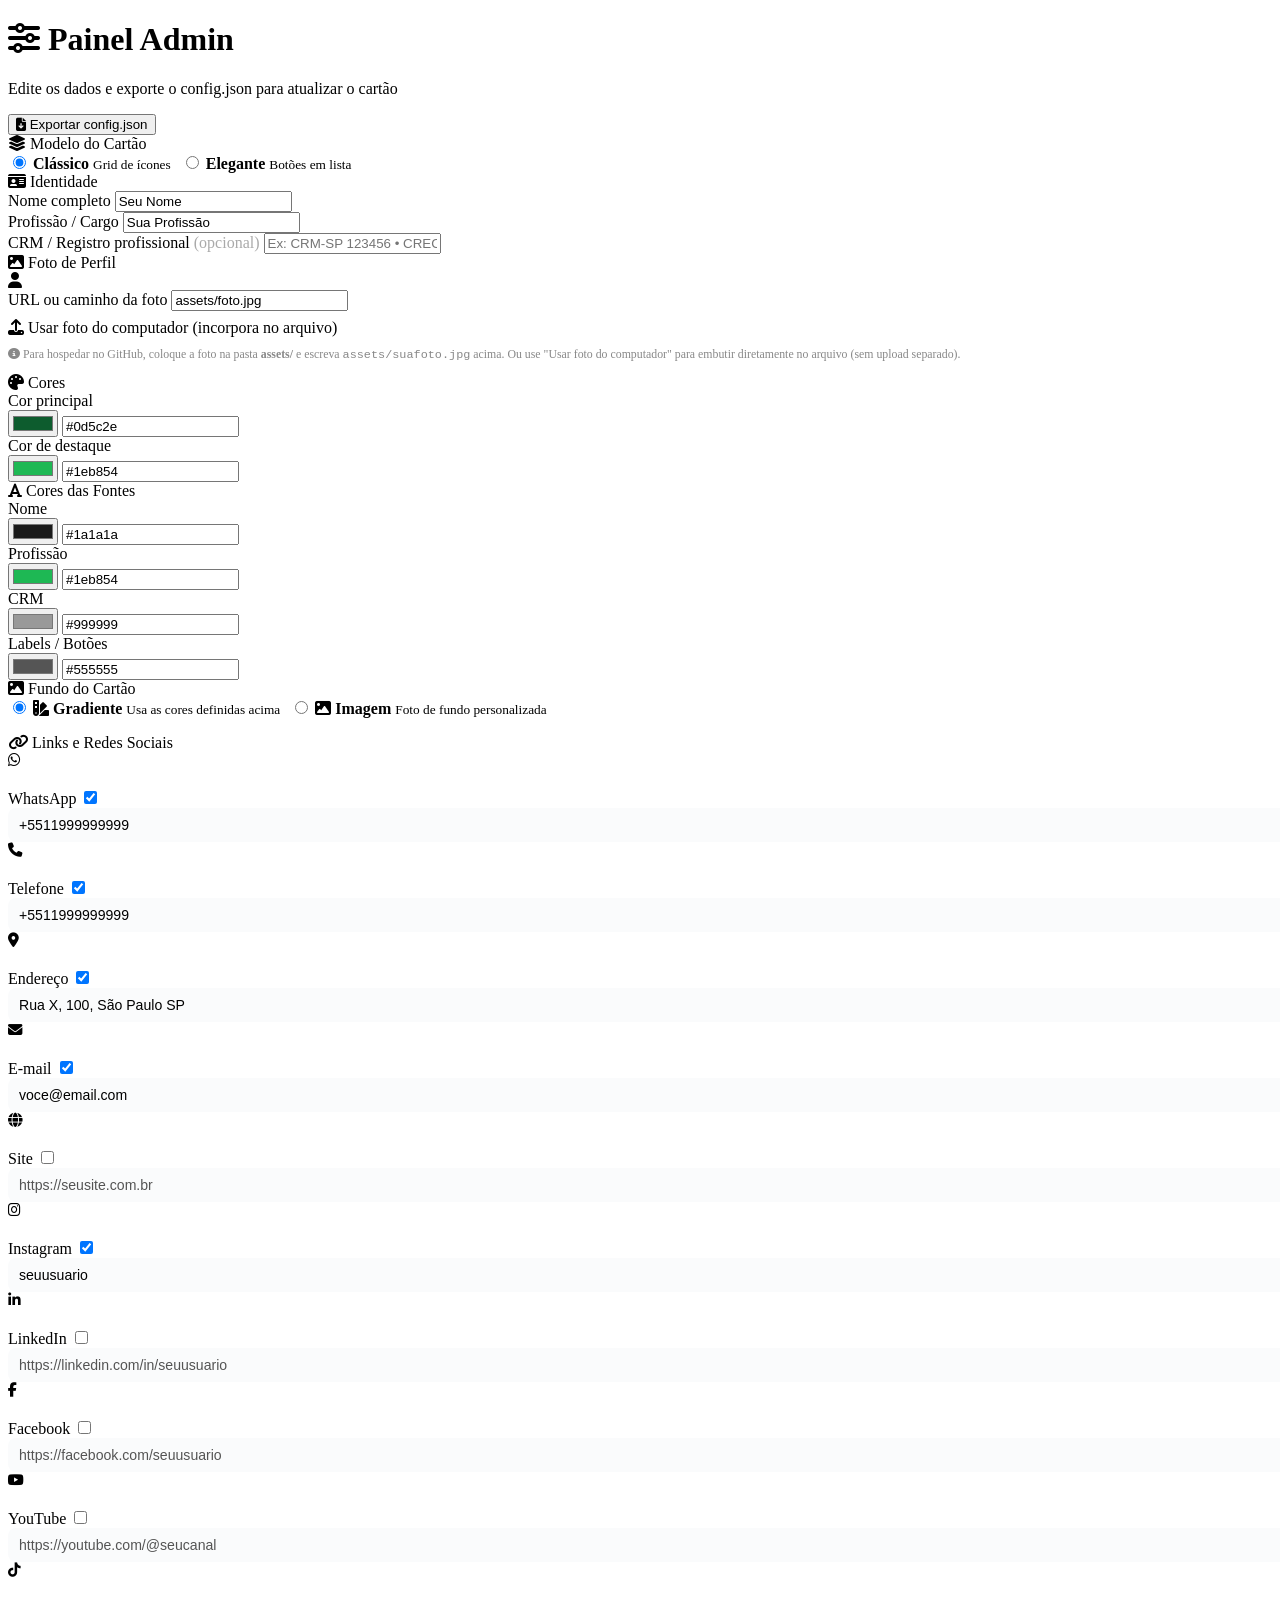
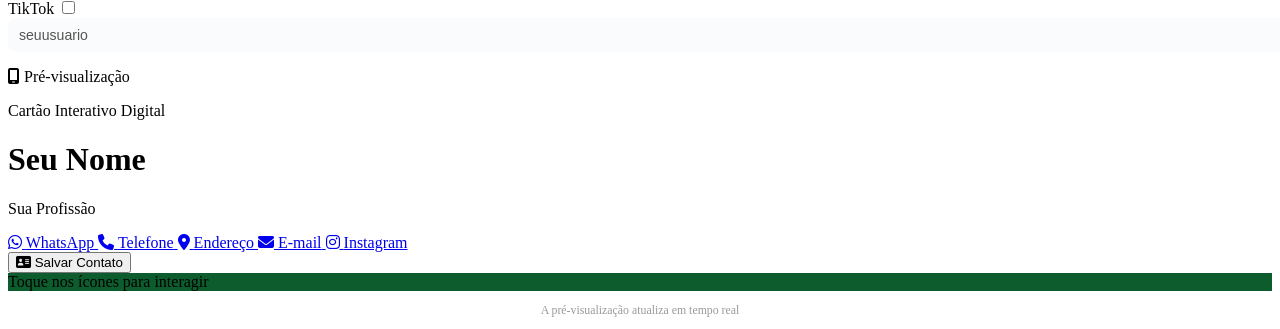
==== admin.html @ 0df864a6 "Add files via upload" ====
<!DOCTYPE html>
<html lang="pt-BR">
<head>
  <meta charset="UTF-8">
  <meta name="viewport" content="width=device-width, initial-scale=1.0">
  <title>Admin — Cartão de Visita Digital</title>
  <link rel="stylesheet" href="assets/admin.css">
  <link rel="stylesheet" href="assets/card.css">
  <link rel="stylesheet" href="https://cdnjs.cloudflare.com/ajax/libs/font-awesome/6.5.1/css/all.min.css"
        crossorigin="anonymous" referrerpolicy="no-referrer">
</head>
<body>

<!-- Top bar -->
<div class="topbar">
  <div>
    <h1><i class="fa-solid fa-sliders"></i> Painel Admin</h1>
    <p>Edite os dados e exporte o config.json para atualizar o cartão</p>
  </div>
  <button class="btn-export" id="btnExport">
    <i class="fa-solid fa-file-arrow-down"></i> Exportar config.json
  </button>
</div>

<div class="layout">

  <!-- Left: form -->
  <div class="form-col">

    <!-- Model selector -->
    <div class="section">
      <div class="section-title"><i class="fa-solid fa-layer-group"></i> Modelo do Cartão</div>
      <div style="display:flex;gap:10px">
        <label class="model-option" id="modelOptClassic">
          <input type="radio" name="modelType" value="classic" checked>
          <span class="model-option-box">
            <span class="model-thumb classic-thumb">
              <span></span><span></span>
              <span class="icons-row"><b></b><b></b><b></b></span>
            </span>
            <strong>Clássico</strong>
            <small>Grid de ícones</small>
          </span>
        </label>
        <label class="model-option" id="modelOptElegant">
          <input type="radio" name="modelType" value="elegant">
          <span class="model-option-box">
            <span class="model-thumb elegant-thumb">
              <span class="et-circle"></span>
              <span></span>
              <span class="et-btn"></span>
            </span>
            <strong>Elegante</strong>
            <small>Botões em lista</small>
          </span>
        </label>
      </div>
    </div>

    <!-- Identity -->
    <div class="section">
      <div class="section-title"><i class="fa-solid fa-id-card"></i> Identidade</div>
      <div class="field">
        <label>Nome completo</label>
        <input type="text" id="fName" placeholder="Ex: João da Silva">
      </div>
      <div class="field">
        <label>Profissão / Cargo</label>
        <input type="text" id="fProfession" placeholder="Ex: Corretor de Imóveis">
      </div>
      <div class="field">
        <label>CRM / Registro profissional <span style="font-weight:400;color:#aaa">(opcional)</span></label>
        <input type="text" id="fCrm" placeholder="Ex: CRM-SP 123456 • CRECI 45678">
      </div>
      <div class="field" id="taglineField" style="display:none">
        <label>Frase / Tagline <span style="font-weight:400;color:#aaa">(modelo elegante)</span></label>
        <input type="text" id="fTagline" placeholder="Ex: A terapia é o seu espaço para ser e crescer.">
      </div>
    </div>

    <!-- Photo -->
    <div class="section">
      <div class="section-title"><i class="fa-solid fa-image"></i> Foto de Perfil</div>
      <div class="photo-upload-row">
        <div class="photo-preview" id="photoPreview">
          <i class="fa-solid fa-user"></i>
        </div>
        <div class="photo-inputs">
          <div class="field" style="margin-bottom:8px">
            <label>URL ou caminho da foto</label>
            <input type="text" id="fPhoto" placeholder="assets/foto.jpg ou https://...">
          </div>
          <label class="btn-upload">
            <i class="fa-solid fa-upload"></i> Usar foto do computador (incorpora no arquivo)
            <input type="file" accept="image/*" id="photoFile" style="display:none">
          </label>
        </div>
      </div>
      <p style="font-size:.74rem;color:#888;margin-top:10px">
        <i class="fa-solid fa-circle-info"></i>
        Para hospedar no GitHub, coloque a foto na pasta <strong>assets/</strong> e escreva <code>assets/suafoto.jpg</code> acima. Ou use "Usar foto do computador" para embutir diretamente no arquivo (sem upload separado).
      </p>
    </div>

    <!-- Theme -->
    <div class="section">
      <div class="section-title"><i class="fa-solid fa-palette"></i> Cores</div>
      <div class="color-row">
        <div class="color-field">
          <label>Cor principal</label>
          <div class="color-wrap">
            <input type="color" id="fPrimary" value="#0d5c2e">
            <input type="text"  id="fPrimaryHex" value="#0d5c2e" maxlength="7">
          </div>
        </div>
        <div class="color-field">
          <label>Cor de destaque</label>
          <div class="color-wrap">
            <input type="color" id="fAccent" value="#1eb854">
            <input type="text"  id="fAccentHex" value="#1eb854" maxlength="7">
          </div>
        </div>
      </div>
    </div>

    <!-- Font colors -->
    <div class="section">
      <div class="section-title"><i class="fa-solid fa-font"></i> Cores das Fontes</div>
      <div class="color-row" style="flex-wrap:wrap;gap:12px">
        <div class="color-field" style="min-width:140px">
          <label>Nome</label>
          <div class="color-wrap">
            <input type="color" id="fNameColor" value="#1a1a1a">
            <input type="text"  id="fNameColorHex" value="#1a1a1a" maxlength="7">
          </div>
        </div>
        <div class="color-field" style="min-width:140px">
          <label>Profissão</label>
          <div class="color-wrap">
            <input type="color" id="fProfColor" value="#1eb854">
            <input type="text"  id="fProfColorHex" value="#1eb854" maxlength="7">
          </div>
        </div>
        <div class="color-field" style="min-width:140px">
          <label>CRM</label>
          <div class="color-wrap">
            <input type="color" id="fCrmColor" value="#999999">
            <input type="text"  id="fCrmColorHex" value="#999999" maxlength="7">
          </div>
        </div>
        <div class="color-field" style="min-width:140px">
          <label>Labels / Botões</label>
          <div class="color-wrap">
            <input type="color" id="fLabelColor" value="#555555">
            <input type="text"  id="fLabelColorHex" value="#555555" maxlength="7">
          </div>
        </div>
      </div>
    </div>

    <!-- Background -->
    <div class="section">
      <div class="section-title"><i class="fa-solid fa-image"></i> Fundo do Cartão</div>

      <div style="display:flex;gap:10px;margin-bottom:16px">
        <label class="bg-option" id="bgOptGradient">
          <input type="radio" name="bgType" value="gradient" checked>
          <span class="bg-option-box">
            <i class="fa-solid fa-swatchbook"></i>
            <strong>Gradiente</strong>
            <small>Usa as cores definidas acima</small>
          </span>
        </label>
        <label class="bg-option" id="bgOptImage">
          <input type="radio" name="bgType" value="image">
          <span class="bg-option-box">
            <i class="fa-solid fa-image"></i>
            <strong>Imagem</strong>
            <small>Foto de fundo personalizada</small>
          </span>
        </label>
      </div>

      <div id="bgImageControls" style="display:none">
        <div class="field">
          <label>URL ou caminho da imagem de fundo</label>
          <input type="text" id="fBgUrl" placeholder="https://... ou assets/fundo.jpg">
        </div>
        <label class="btn-upload" style="margin-bottom:12px">
          <i class="fa-solid fa-upload"></i> Usar imagem do computador (incorpora no arquivo)
          <input type="file" accept="image/*" id="bgFile" style="display:none">
        </label>
        <div class="field">
          <label>Escurecimento do fundo: <strong id="overlayLabel">45%</strong></label>
          <input type="range" id="fOverlay" min="0" max="85" value="45"
                 style="width:100%;accent-color:var(--acc)">
          <small style="color:#888;font-size:.72rem">Aumentar deixa o texto mais legível sobre a imagem</small>
        </div>
      </div>
    </div>

    <!-- Links -->
    <div class="section">
      <div class="section-title"><i class="fa-solid fa-link"></i> Links e Redes Sociais</div>
      <div id="linksContainer"></div>
    </div>

  </div>

  <!-- Right: preview -->
  <div class="preview-col">
    <p class="preview-title"><i class="fa-solid fa-mobile-screen"></i> Pré-visualização</p>
    <div class="preview-shell">
      <div class="preview-screen">
        <!-- Inline card preview -->
        <div id="previewCard" class="card" style="max-width:100%;border-radius:0;box-shadow:none;animation:none"></div>
      </div>
    </div>
    <p style="text-align:center;font-size:.74rem;color:#999;margin-top:12px">
      A pré-visualização atualiza em tempo real
    </p>
  </div>

</div>

<!-- Toast -->
<div class="toast" id="toast"></div>

<script>
// ── Icon metadata ──
const ICON_META = {
  whatsapp:  { icon: 'fa-brands fa-whatsapp',    label: 'WhatsApp',  placeholder: '+5511999999999' },
  phone:     { icon: 'fa-solid fa-phone',         label: 'Telefone',  placeholder: '+5511999999999' },
  location:  { icon: 'fa-solid fa-location-dot',  label: 'Endereço',  placeholder: 'Rua X, 100, Cidade - UF' },
  email:     { icon: 'fa-solid fa-envelope',      label: 'E-mail',    placeholder: 'voce@email.com' },
  website:   { icon: 'fa-solid fa-globe',         label: 'Site',      placeholder: 'https://seusite.com.br' },
  instagram: { icon: 'fa-brands fa-instagram',    label: 'Instagram', placeholder: 'seuusuario (sem @)' },
  linkedin:  { icon: 'fa-brands fa-linkedin-in',  label: 'LinkedIn',  placeholder: 'https://linkedin.com/in/voce' },
  facebook:  { icon: 'fa-brands fa-facebook-f',   label: 'Facebook',  placeholder: 'https://facebook.com/voce' },
  youtube:   { icon: 'fa-brands fa-youtube',      label: 'YouTube',   placeholder: 'https://youtube.com/@canal' },
  tiktok:    { icon: 'fa-brands fa-tiktok',       label: 'TikTok',    placeholder: 'seuusuario (sem @)' },
};

const ICON_HREF = {
  whatsapp:  v => `https://wa.me/${v.replace(/\D/g,'')}`,
  phone:     v => `tel:${v}`,
  location:  v => `https://maps.google.com/?q=${encodeURIComponent(v)}`,
  email:     v => `mailto:${v}`,
  website:   v => v,
  instagram: v => `https://instagram.com/${v.replace('@','')}`,
  linkedin:  v => v,
  facebook:  v => v,
  youtube:   v => v,
  tiktok:    v => `https://tiktok.com/@${v.replace('@','')}`,
};

const CTA_TYPES = new Set(['whatsapp', 'phone']);

// ── State ──
let config = {
  name: '', profession: '', crm: '', tagline: '', model: 'classic', photo: '',
  theme: { primaryColor: '#0d5c2e', accentColor: '#1eb854', textColor: '#ffffff' },
  colors: { nameColor: '#1a1a1a', professionColor: '#1eb854', crmColor: '#999999', labelColor: '#555555' },
  background: { type: 'gradient', imageUrl: '', overlayOpacity: 0.45 },
  links: Object.keys(ICON_META).map(type => ({
    type, label: ICON_META[type].label, value: '', visible: ['whatsapp','phone','email','instagram'].includes(type)
  }))
};

// ── Load existing config.json (only works when served via HTTP) ──
(async () => {
  try {
    const r = await fetch('config.json?v=' + Date.now());
    if (r.ok) {
      const saved = await r.json();
      // Merge: keep all known types, fill in values from saved
      const savedMap = {};
      (saved.links || []).forEach(l => { savedMap[l.type] = l; });
      config.name       = saved.name       || '';
      config.profession = saved.profession || '';
      config.photo      = saved.photo      || '';
      config.theme      = { ...config.theme,      ...(saved.theme      || {}) };
      config.colors     = { ...config.colors,     ...(saved.colors     || {}) };
      config.background = { ...config.background, ...(saved.background || {}) };
      config.model    = saved.model    || 'classic';
      config.crm      = saved.crm      || '';
      config.tagline  = saved.tagline  || '';
      config.links = config.links.map(l =>
        savedMap[l.type] ? { ...l, ...savedMap[l.type] } : l
      );
      // Add any extra types from saved that aren't in ICON_META
      (saved.links || []).forEach(l => {
        if (!ICON_META[l.type] && !config.links.find(x => x.type === l.type)) {
          config.links.push(l);
        }
      });
    }
  } catch { /* offline or first use */ }
  populateForm();
  renderPreview();
})();

// ── Populate form from config ──
function populateForm() {
  document.getElementById('fName').value       = config.name;
  document.getElementById('fProfession').value = config.profession;
  document.getElementById('fCrm').value        = config.crm || '';
  document.getElementById('fTagline').value    = config.tagline || '';
  document.getElementById('fPhoto').value      = config.photo;

  // Model
  const model = config.model || 'classic';
  document.querySelector(`input[name=modelType][value=${model}]`).checked = true;
  document.getElementById('taglineField').style.display = model === 'elegant' ? 'block' : 'none';

  const pri = config.theme.primaryColor || '#0d5c2e';
  const acc = config.theme.accentColor  || '#1eb854';
  document.getElementById('fPrimary').value    = pri;
  document.getElementById('fPrimaryHex').value = pri;
  document.getElementById('fAccent').value     = acc;
  document.getElementById('fAccentHex').value  = acc;

  // Font colors
  const c = config.colors || {};
  setColorPair('fNameColor',   c.nameColor       || '#1a1a1a');
  setColorPair('fProfColor',   c.professionColor || '#1eb854');
  setColorPair('fCrmColor',    c.crmColor        || '#999999');
  setColorPair('fLabelColor',  c.labelColor      || '#555555');

  updatePhotoPreview(config.photo);

  // Background
  const bgType = config.background?.type || 'gradient';
  document.querySelector(`input[name=bgType][value=${bgType}]`).checked = true;
  document.getElementById('bgImageControls').style.display = bgType === 'image' ? 'block' : 'none';
  document.getElementById('fBgUrl').value = config.background?.type === 'image' && !config.background.imageUrl?.startsWith('data:')
    ? (config.background.imageUrl || '') : '';
  const ov = Math.round((config.background?.overlayOpacity ?? 0.45) * 100);
  document.getElementById('fOverlay').value = ov;
  document.getElementById('overlayLabel').textContent = ov + '%';

  renderLinksForm();
}

function setColorPair(id, hex) {
  const picker = document.getElementById(id);
  const text   = document.getElementById(id + 'Hex');
  if (picker) picker.value = hex;
  if (text)   text.value   = hex;
}

function renderLinksForm() {
  const container = document.getElementById('linksContainer');
  container.innerHTML = '';
  config.links.forEach((link, i) => {
    const meta = ICON_META[link.type] || { icon: 'fa-solid fa-link', label: link.type, placeholder: '' };
    const div = document.createElement('div');
    div.className = 'link-item' + (link.visible ? ' active' : '');
    div.dataset.idx = i;
    div.innerHTML = `
      <div class="link-item-header">
        <div class="icon-circle link-icon" style="width:36px;height:36px;font-size:.9rem">
          <i class="${meta.icon}"></i>
        </div>
        <span class="link-name">${meta.label}</span>
        <label class="toggle">
          <input type="checkbox" ${link.visible ? 'checked' : ''} data-toggle="${i}">
          <span class="toggle-slider"></span>
        </label>
      </div>
      <input type="text" value="${link.value || ''}" placeholder="${meta.placeholder}"
             data-value="${i}" style="width:100%;padding:9px 11px;border:1.5px solid var(--border);
             border-radius:8px;font-size:.88rem;outline:none;background:#fafbfc"
             ${link.visible ? '' : 'disabled'}>
    `;
    container.appendChild(div);
  });
}

// ── Sync form → config → preview ──
function collectConfig() {
  config.name       = document.getElementById('fName').value.trim();
  config.profession = document.getElementById('fProfession').value.trim();
  config.crm        = document.getElementById('fCrm').value.trim();
  config.tagline    = document.getElementById('fTagline').value.trim();
  config.model      = document.querySelector('input[name=modelType]:checked')?.value || 'classic';
  config.photo      = document.getElementById('fPhoto').value.trim();
  config.theme.primaryColor = document.getElementById('fPrimaryHex').value.trim();
  config.theme.accentColor  = document.getElementById('fAccentHex').value.trim();

  config.colors = {
    nameColor:       document.getElementById('fNameColorHex').value.trim(),
    professionColor: document.getElementById('fProfColorHex').value.trim(),
    crmColor:        document.getElementById('fCrmColorHex').value.trim(),
    labelColor:      document.getElementById('fLabelColorHex').value.trim(),
  };

  const bgType = document.querySelector('input[name=bgType]:checked')?.value || 'gradient';
  config.background.type           = bgType;
  config.background.overlayOpacity = +(document.getElementById('fOverlay').value) / 100;
  if (bgType !== 'image') config.background.imageUrl = '';
  else if (!config.background.imageUrl?.startsWith('data:')) {
    config.background.imageUrl = document.getElementById('fBgUrl').value.trim();
  }

  document.querySelectorAll('[data-value]').forEach(inp => {
    config.links[+inp.dataset.value].value = inp.value.trim();
  });
  document.querySelectorAll('[data-toggle]').forEach(chk => {
    config.links[+chk.dataset.toggle].visible = chk.checked;
  });
}

// ── Live preview ──
function renderPreview() {
  collectConfig();
  const pri = config.theme.primaryColor || '#0d5c2e';
  const acc = config.theme.accentColor  || '#1eb854';
  const bg  = config.background || {};
  const isBgImage = bg.type === 'image' && bg.imageUrl;
  const model = config.model || 'classic';

  const card = document.getElementById('previewCard');
  card.className = 'card' + (isBgImage ? ' bg-full-image' : '') + (model === 'elegant' ? ' model-elegant' : '');

  if (model === 'elegant') renderPreviewElegant(card, pri, acc);
  else                     renderPreviewClassic(card, pri, acc);

  // Apply theme CSS vars
  card.style.setProperty('--primary', pri);
  card.style.setProperty('--accent',  acc);
  const c = config.colors || {};
  card.style.setProperty('--name-color',       c.nameColor       || '#1a1a1a');
  card.style.setProperty('--profession-color',  c.professionColor || acc);
  card.style.setProperty('--crm-color',         c.crmColor        || '#999');
  card.style.setProperty('--label-color',       c.labelColor      || '#555');

  if (isBgImage) {
    const opacity = bg.overlayOpacity ?? 0.45;
    card.style.setProperty('--bg-image', `url("${bg.imageUrl}")`);
    card.style.setProperty('--bg-overlay-color',
      `linear-gradient(rgba(0,0,0,${opacity}),rgba(0,0,0,${opacity}))`);
  } else {
    card.style.removeProperty('--bg-image');
    card.style.removeProperty('--bg-overlay-color');
  }

  // Update link items active state
  document.querySelectorAll('.link-item').forEach(el => {
    const idx = +el.dataset.idx;
    el.classList.toggle('active', config.links[idx]?.visible);
    const inp = el.querySelector('[data-value]');
    if (inp) inp.disabled = !config.links[idx]?.visible;
  });
}

function renderPreviewClassic(card, pri, acc) {
  const visibleLinks = config.links.filter(l => l.visible && l.value);
  const iconsHtml = visibleLinks.map(link => {
    const meta = ICON_META[link.type] || { icon: 'fa-solid fa-link', label: link.type };
    const href = (ICON_HREF[link.type] || (v => v))(link.value);
    return `<a href="${href}" class="icon-btn" onclick="return false">
      <span class="icon-circle"><i class="${meta.icon}"></i></span>
      <span class="icon-label">${link.label}</span>
    </a>`;
  }).join('');

  const photoHtml = config.photo
    ? `<img src="${config.photo}" alt="Foto" style="width:100%;height:100%;object-fit:cover" onerror="this.style.display='none'">`
    : '';
  const placeholderHtml = `<div class="photo-placeholder" style="${config.photo ? 'display:none' : ''}"><i class="fa-solid fa-user"></i></div>`;

  card.innerHTML = `
    <div class="card-header" style="--primary:${pri};--accent:${acc}">
      <p class="card-logo">Cartão Interativo Digital</p>
      <div class="photo-wrap">${photoHtml}${placeholderHtml}</div>
    </div>
    <div class="card-identity">
      <h1 class="card-name">${config.name || 'Seu Nome'}</h1>
      <p class="card-profession">${config.profession || 'Sua Profissão'}</p>
      ${config.crm ? `<p class="card-crm">${config.crm}</p>` : ''}
    </div>
    <div class="divider"></div>
    <div class="icons-grid" style="--primary:${pri};--accent:${acc}">${iconsHtml}</div>
    <div class="card-actions">
      <button class="btn-action primary" style="--primary:${pri};--accent:${acc};cursor:default" onclick="return false">
        <i class="fa-solid fa-address-card"></i> Salvar Contato
      </button>
    </div>
    <div class="card-footer" style="background:${pri}">Toque nos ícones para interagir</div>
  `;
}

function renderPreviewElegant(card, pri, acc) {
  const visibleLinks = config.links.filter(l => l.visible && l.value);
  const buttonsHtml = visibleLinks.map(link => {
    const meta = ICON_META[link.type] || { icon: 'fa-solid fa-link', label: link.type };
    const href = (ICON_HREF[link.type] || (v => v))(link.value);
    const isCta = CTA_TYPES.has(link.type);
    return `<a href="${href}" class="btn-elegant${isCta ? ' cta' : ''}" onclick="return false">
      <i class="${meta.icon}"></i> ${link.label}
    </a>`;
  }).join('');

  const photoContent = config.photo
    ? `<img src="${config.photo}" alt="Foto" style="width:100%;height:100%;object-fit:cover;border-radius:50%" onerror="this.style.display='none'">`
    : `<div class="eg-photo-placeholder"><i class="fa-solid fa-user"></i></div>`;

  card.innerHTML = `
    <div class="eg-header">
      <div class="eg-logo"><i class="fa-solid fa-spa"></i></div>
      <div class="eg-identity">
        <h1 class="card-name">${config.name || 'Seu Nome'}</h1>
        <p class="card-profession">${config.profession || 'Sua Profissão'}</p>
        ${config.crm ? `<p class="card-crm">${config.crm}</p>` : ''}
      </div>
    </div>
    <div class="eg-photo-section">
      <div class="eg-watermark"><i class="fa-solid fa-spa"></i></div>
      <div class="eg-photo-ring">${photoContent}</div>
    </div>
    ${config.tagline ? `<p class="eg-tagline">${config.tagline}</p>` : ''}
    <div class="eg-buttons">
      ${buttonsHtml}
      <button class="btn-elegant" style="cursor:default" onclick="return false">
        <i class="fa-solid fa-address-card"></i> Salvar Contato
      </button>
    </div>
  `;
}

// ── Event listeners ──

// Model selector
document.querySelectorAll('input[name=modelType]').forEach(r => r.addEventListener('change', () => {
  document.getElementById('taglineField').style.display = r.value === 'elegant' ? 'block' : 'none';
  renderPreview();
}));

document.getElementById('fName').addEventListener('input', renderPreview);
document.getElementById('fProfession').addEventListener('input', renderPreview);
document.getElementById('fCrm').addEventListener('input', renderPreview);
document.getElementById('fTagline').addEventListener('input', renderPreview);

// Font color pickers (bidirectional)
['fNameColor','fProfColor','fCrmColor','fLabelColor'].forEach(id => {
  const picker = document.getElementById(id);
  const hex    = document.getElementById(id + 'Hex');
  picker.addEventListener('input', () => { hex.value = picker.value; renderPreview(); });
  hex.addEventListener('input', () => {
    if (/^#[0-9a-fA-F]{6}$/.test(hex.value)) { picker.value = hex.value; renderPreview(); }
  });
});
document.getElementById('fPhoto').addEventListener('input', e => {
  updatePhotoPreview(e.target.value);
  renderPreview();
});

// Color pickers (bidirectional sync)
['Primary','Accent'].forEach(key => {
  const picker = document.getElementById(`f${key}`);
  const hex    = document.getElementById(`f${key}Hex`);
  picker.addEventListener('input', () => { hex.value = picker.value; renderPreview(); });
  hex.addEventListener('input', () => {
    if (/^#[0-9a-fA-F]{6}$/.test(hex.value)) { picker.value = hex.value; renderPreview(); }
  });
});

// Background type toggle
document.querySelectorAll('input[name=bgType]').forEach(radio => {
  radio.addEventListener('change', () => {
    const isImage = radio.value === 'image';
    document.getElementById('bgImageControls').style.display = isImage ? 'block' : 'none';
    if (!isImage) config.background.imageUrl = '';
    renderPreview();
  });
});

// Background URL field
document.getElementById('fBgUrl').addEventListener('input', e => {
  config.background.imageUrl = e.target.value.trim();
  renderPreview();
});

// Overlay slider
document.getElementById('fOverlay').addEventListener('input', e => {
  document.getElementById('overlayLabel').textContent = e.target.value + '%';
  renderPreview();
});

// Background image file upload → base64
document.getElementById('bgFile').addEventListener('change', e => {
  const file = e.target.files[0];
  if (!file) return;
  const reader = new FileReader();
  reader.onload = ev => {
    config.background.imageUrl = ev.target.result;
    document.getElementById('fBgUrl').value = '(imagem incorporada)';
    renderPreview();
  };
  reader.readAsDataURL(file);
});

// Links (delegated)
document.getElementById('linksContainer').addEventListener('input', renderPreview);
document.getElementById('linksContainer').addEventListener('change', renderPreview);

// Photo file upload → base64
document.getElementById('photoFile').addEventListener('change', e => {
  const file = e.target.files[0];
  if (!file) return;
  const reader = new FileReader();
  reader.onload = ev => {
    const data = ev.target.result;
    config.photo = data;
    document.getElementById('fPhoto').value = '(foto incorporada)';
    updatePhotoPreview(data);
    renderPreview();
  };
  reader.readAsDataURL(file);
});

function updatePhotoPreview(src) {
  const wrap = document.getElementById('photoPreview');
  if (!src || src === '(foto incorporada)' && !config.photo.startsWith('data:')) {
    wrap.innerHTML = '<i class="fa-solid fa-user"></i>';
    return;
  }
  const actualSrc = src === '(foto incorporada)' ? config.photo : src;
  wrap.innerHTML = `<img src="${actualSrc}" alt="Foto" onerror="this.parentElement.innerHTML='<i class=\\'fa-solid fa-user\\'></i>'">`;
}

// ── Export ──
document.getElementById('btnExport').addEventListener('click', () => {
  collectConfig();
  const json = JSON.stringify(config, null, 2);
  const blob = new Blob([json], { type: 'application/json' });
  const a    = document.createElement('a');
  a.href     = URL.createObjectURL(blob);
  a.download = 'config.json';
  a.click();
  showToast('✅ config.json exportado! Suba o arquivo no GitHub para atualizar o cartão.');
});

function showToast(msg) {
  const t = document.getElementById('toast');
  t.textContent = msg;
  t.classList.add('show');
  setTimeout(() => t.classList.remove('show'), 3500);
}
</script>
</body>
</html>
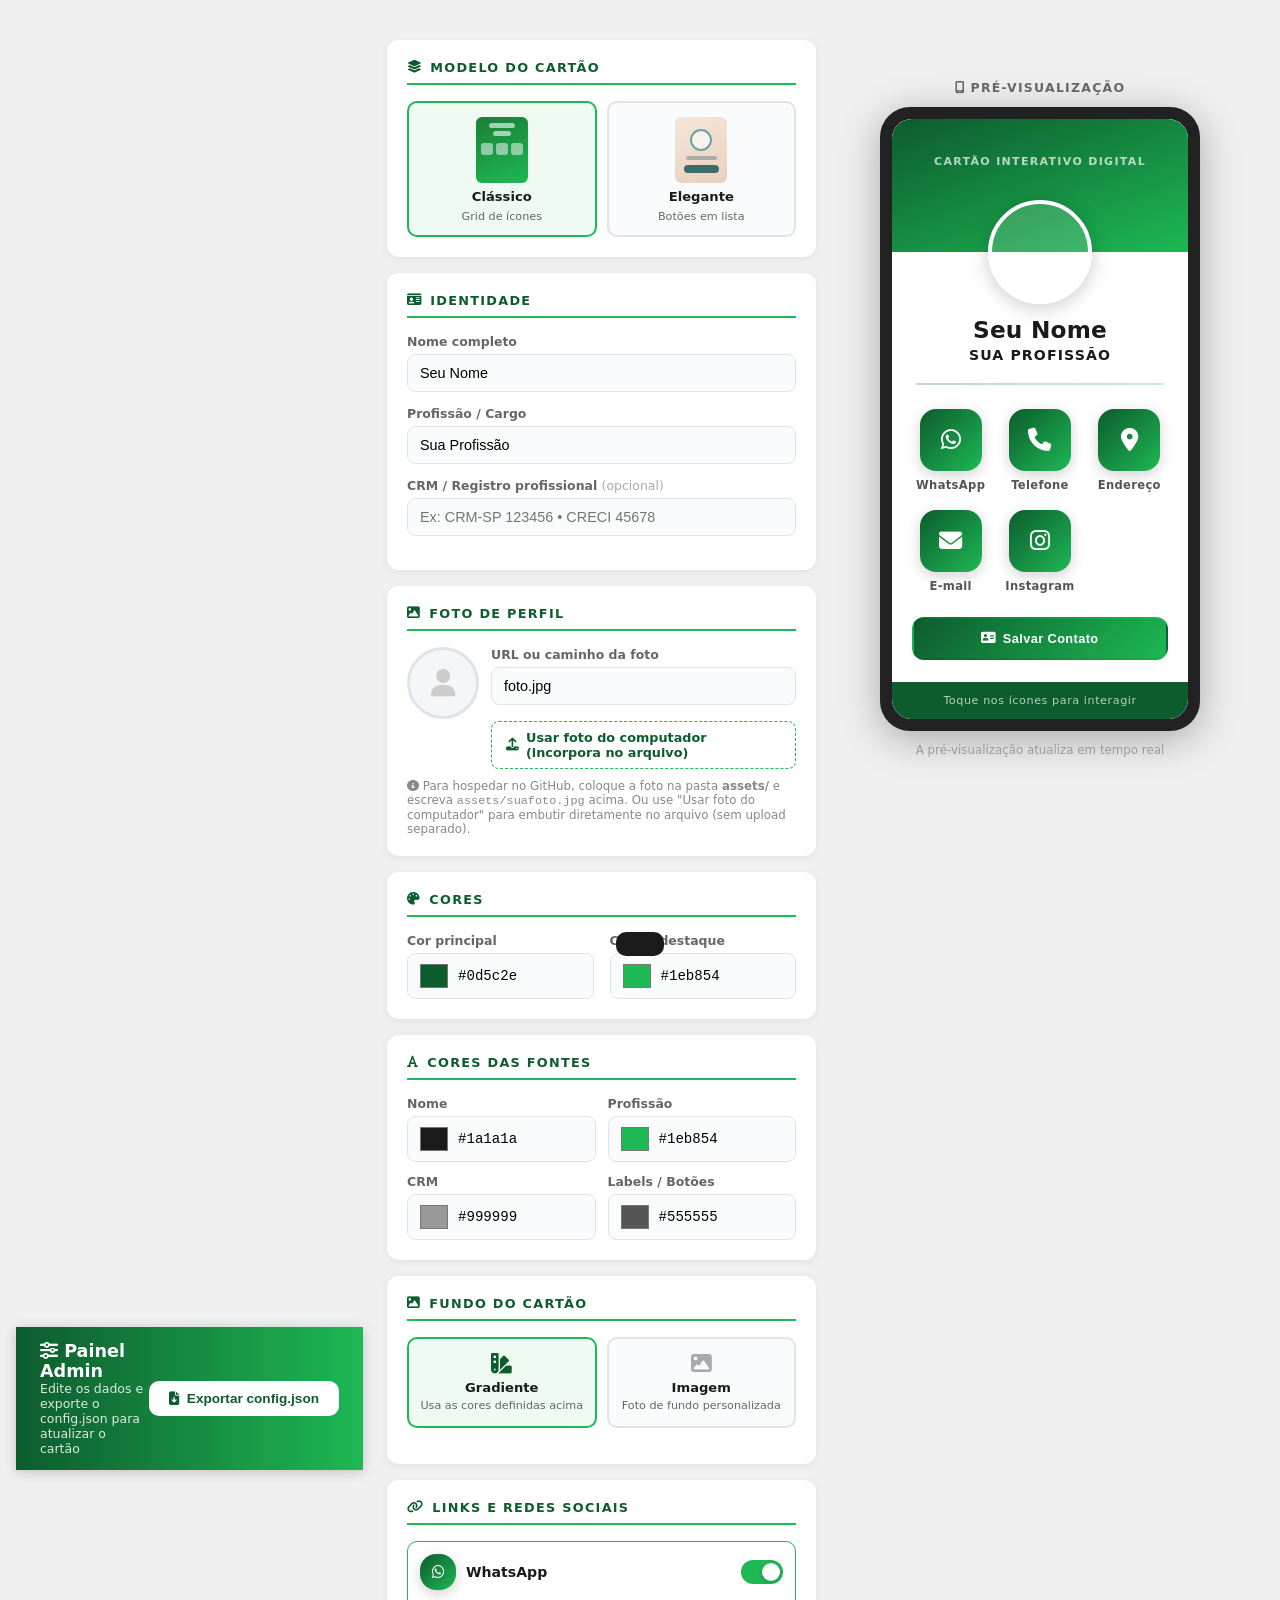
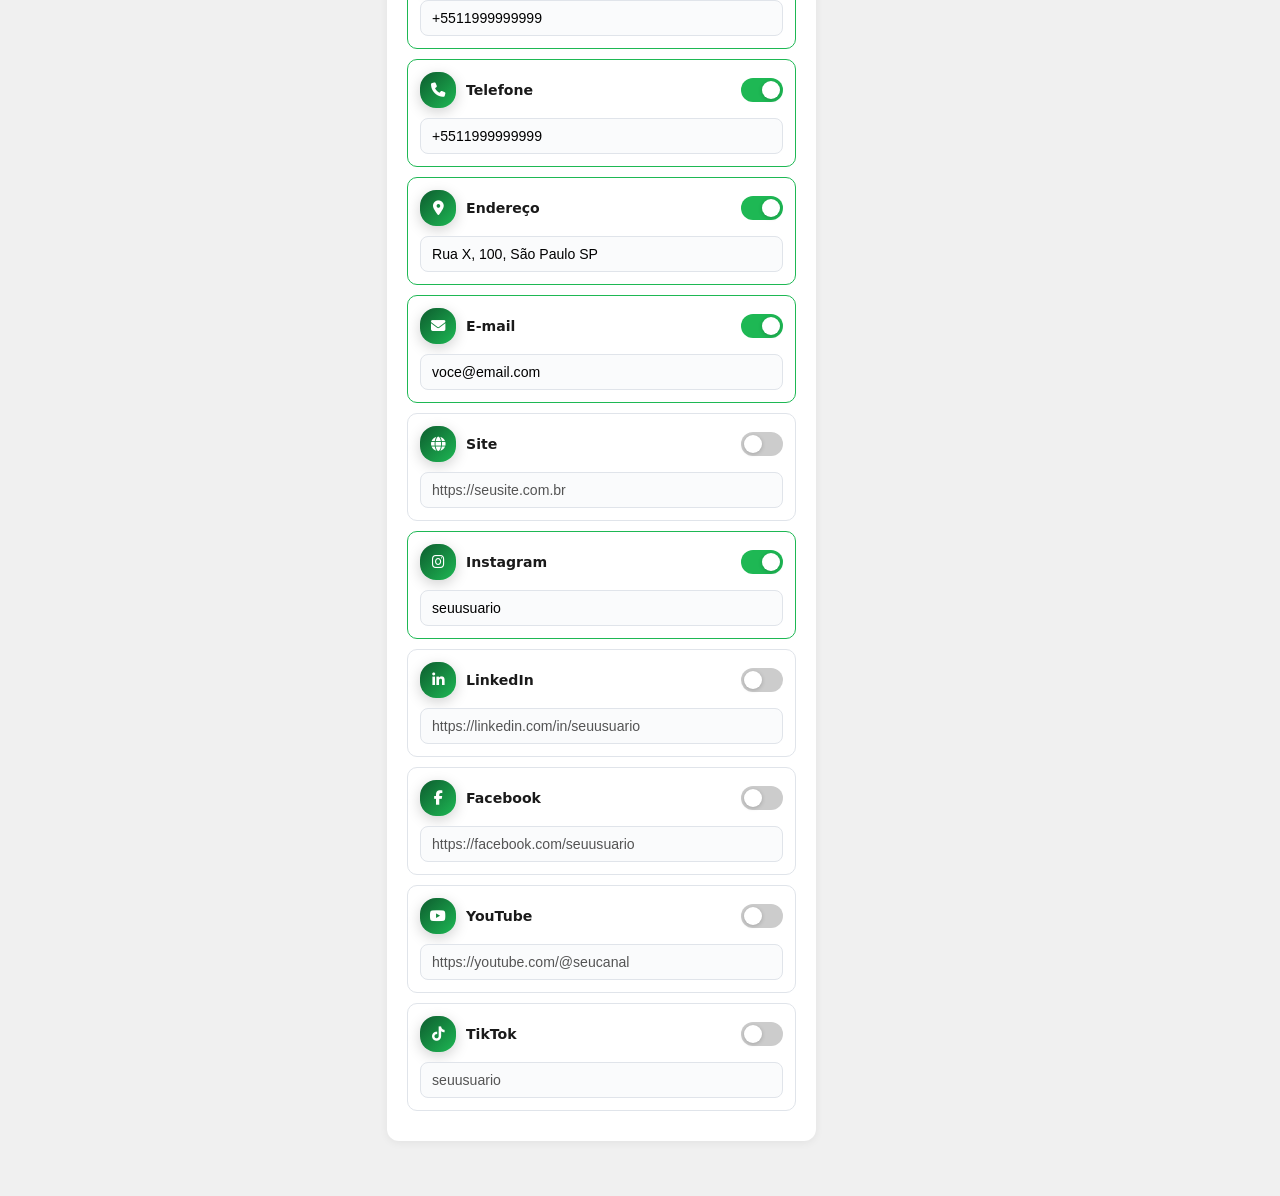
==== commit 58c404cc: "Add files via upload" ====
--- a/admin.html
+++ b/admin.html
@@ -4,8 +4,8 @@
   <meta charset="UTF-8">
   <meta name="viewport" content="width=device-width, initial-scale=1.0">
   <title>Admin — Cartão de Visita Digital</title>
-  <link rel="stylesheet" href="assets/admin.css">
-  <link rel="stylesheet" href="assets/card.css">
+  <link rel="stylesheet" href="admin.css">
+  <link rel="stylesheet" href="card.css">
   <link rel="stylesheet" href="https://cdnjs.cloudflare.com/ajax/libs/font-awesome/6.5.1/css/all.min.css"
         crossorigin="anonymous" referrerpolicy="no-referrer">
 </head>
--- a/admin.css
+++ b/admin.css
@@ -0,0 +1,413 @@
+*, *::before, *::after { box-sizing: border-box; margin: 0; padding: 0; }
+
+:root {
+  --pri: #0d5c2e;
+  --acc: #1eb854;
+  --bg: #f4f6f8;
+  --surface: #fff;
+  --border: #e0e4ea;
+  --text: #1a1a1a;
+  --muted: #666;
+  --radius: 12px;
+}
+
+body {
+  font-family: 'Segoe UI', system-ui, sans-serif;
+  background: var(--bg);
+  color: var(--text);
+  min-height: 100vh;
+  display: block;
+  padding: 0;
+  align-items: unset;
+  justify-content: unset;
+}
+
+/* ── Top bar ── */
+.topbar {
+  background: linear-gradient(90deg, var(--pri), var(--acc));
+  color: #fff;
+  padding: 14px 24px;
+  display: flex;
+  align-items: center;
+  justify-content: space-between;
+  position: sticky;
+  top: 0;
+  z-index: 100;
+  box-shadow: 0 2px 12px rgba(0,0,0,.2);
+}
+
+.topbar h1 { font-size: 1.1rem; font-weight: 700; }
+.topbar p  { font-size: .78rem; opacity: .85; }
+
+.btn-export {
+  background: #fff;
+  color: var(--pri);
+  border: none;
+  padding: 10px 20px;
+  border-radius: 10px;
+  font-weight: 700;
+  font-size: .85rem;
+  cursor: pointer;
+  display: flex;
+  align-items: center;
+  gap: 8px;
+  transition: filter .2s;
+  white-space: nowrap;
+}
+.btn-export:hover { filter: brightness(.92); }
+.btn-export:active { filter: brightness(.85); }
+
+/* ── Layout ── */
+.layout {
+  display: grid;
+  grid-template-columns: 1fr 400px;
+  gap: 24px;
+  padding: 24px;
+  max-width: 1200px;
+  margin: 0 auto;
+}
+
+@media (max-width: 860px) {
+  .layout { grid-template-columns: 1fr; }
+  .preview-col { order: -1; }
+}
+
+/* ── Section cards ── */
+.section {
+  background: var(--surface);
+  border-radius: var(--radius);
+  padding: 20px;
+  box-shadow: 0 2px 8px rgba(0,0,0,.06);
+  margin-bottom: 16px;
+}
+
+.section-title {
+  font-size: .8rem;
+  font-weight: 700;
+  text-transform: uppercase;
+  letter-spacing: .1em;
+  color: var(--pri);
+  margin-bottom: 16px;
+  padding-bottom: 8px;
+  border-bottom: 2px solid var(--acc);
+  display: flex;
+  align-items: center;
+  gap: 8px;
+}
+
+/* ── Form fields ── */
+.field { margin-bottom: 14px; }
+.field label {
+  display: block;
+  font-size: .78rem;
+  font-weight: 600;
+  color: var(--muted);
+  margin-bottom: 5px;
+}
+
+.field input[type="text"],
+.field input[type="email"],
+.field input[type="tel"],
+.field input[type="url"] {
+  width: 100%;
+  padding: 10px 12px;
+  border: 1.5px solid var(--border);
+  border-radius: 8px;
+  font-size: .9rem;
+  transition: border-color .2s;
+  outline: none;
+  background: #fafbfc;
+}
+.field input:focus { border-color: var(--acc); background: #fff; }
+
+/* ── Color pickers ── */
+.color-row {
+  display: flex;
+  gap: 16px;
+}
+.color-field { flex: 1; }
+.color-field label {
+  font-size: .78rem;
+  font-weight: 600;
+  color: var(--muted);
+  display: block;
+  margin-bottom: 5px;
+}
+.color-wrap {
+  display: flex;
+  align-items: center;
+  gap: 8px;
+  border: 1.5px solid var(--border);
+  border-radius: 8px;
+  padding: 6px 10px;
+  background: #fafbfc;
+}
+.color-wrap input[type="color"] {
+  width: 32px;
+  height: 32px;
+  border: none;
+  border-radius: 6px;
+  cursor: pointer;
+  background: none;
+  padding: 0;
+}
+.color-wrap input[type="text"] {
+  border: none;
+  background: none;
+  font-size: .88rem;
+  font-family: monospace;
+  width: 80px;
+  outline: none;
+}
+
+/* ── Photo upload ── */
+.photo-upload-row {
+  display: flex;
+  gap: 12px;
+  align-items: flex-start;
+}
+.photo-preview {
+  width: 72px;
+  height: 72px;
+  border-radius: 50%;
+  overflow: hidden;
+  flex-shrink: 0;
+  border: 3px solid var(--border);
+  background: var(--bg);
+  display: flex;
+  align-items: center;
+  justify-content: center;
+  font-size: 28px;
+  color: #ccc;
+}
+.photo-preview img { width: 100%; height: 100%; object-fit: cover; }
+.photo-inputs { flex: 1; }
+.btn-upload {
+  display: inline-flex;
+  align-items: center;
+  gap: 7px;
+  padding: 8px 14px;
+  border: 1.5px dashed var(--acc);
+  border-radius: 8px;
+  color: var(--pri);
+  font-size: .8rem;
+  font-weight: 600;
+  cursor: pointer;
+  margin-top: 8px;
+  width: 100%;
+  justify-content: center;
+  transition: background .2s;
+}
+.btn-upload:hover { background: rgba(30,184,84,.08); }
+
+/* ── Link items ── */
+.link-item {
+  border: 1.5px solid var(--border);
+  border-radius: 10px;
+  padding: 12px;
+  margin-bottom: 10px;
+  transition: border-color .2s;
+}
+.link-item.active { border-color: var(--acc); }
+
+.link-item-header {
+  display: flex;
+  align-items: center;
+  gap: 10px;
+  margin-bottom: 10px;
+}
+
+.link-icon {
+  width: 36px;
+  height: 36px;
+  border-radius: 9px;
+  display: flex;
+  align-items: center;
+  justify-content: center;
+  color: #fff;
+  font-size: 1rem;
+  background: linear-gradient(135deg, var(--pri), var(--acc));
+  flex-shrink: 0;
+}
+
+.link-name {
+  font-weight: 700;
+  font-size: .88rem;
+  flex: 1;
+}
+
+/* Toggle switch */
+.toggle {
+  position: relative;
+  width: 42px;
+  height: 24px;
+  flex-shrink: 0;
+}
+.toggle input { opacity: 0; width: 0; height: 0; }
+.toggle-slider {
+  position: absolute;
+  inset: 0;
+  background: #ccc;
+  border-radius: 12px;
+  cursor: pointer;
+  transition: background .2s;
+}
+.toggle-slider::before {
+  content: '';
+  position: absolute;
+  width: 18px;
+  height: 18px;
+  left: 3px;
+  top: 3px;
+  background: #fff;
+  border-radius: 50%;
+  transition: transform .2s;
+  box-shadow: 0 1px 4px rgba(0,0,0,.2);
+}
+.toggle input:checked + .toggle-slider { background: var(--acc); }
+.toggle input:checked + .toggle-slider::before { transform: translateX(18px); }
+
+/* ── Preview ── */
+.preview-col { position: sticky; top: 80px; height: fit-content; }
+
+.preview-title {
+  font-size: .78rem;
+  font-weight: 700;
+  text-transform: uppercase;
+  letter-spacing: .1em;
+  color: var(--muted);
+  margin-bottom: 12px;
+  text-align: center;
+}
+
+.preview-shell {
+  background: #222;
+  border-radius: 30px;
+  padding: 12px;
+  box-shadow: 0 8px 40px rgba(0,0,0,.3);
+  max-width: 320px;
+  margin: 0 auto;
+}
+
+.preview-screen {
+  border-radius: 20px;
+  overflow: hidden;
+  background: #f0f0f0;
+  min-height: 460px;
+}
+
+/* ── Model selector ── */
+.model-option { flex: 1; cursor: pointer; }
+.model-option input[type=radio] { display: none; }
+
+.model-option-box {
+  display: flex;
+  flex-direction: column;
+  align-items: center;
+  gap: 6px;
+  padding: 14px 8px 12px;
+  border: 2px solid var(--border);
+  border-radius: 10px;
+  background: #fafbfc;
+  transition: border-color .2s, background .2s;
+  text-align: center;
+}
+.model-option-box strong { font-size: .82rem; color: var(--text); }
+.model-option-box small  { font-size: .7rem; color: var(--muted); }
+.model-option input:checked + .model-option-box { border-color: var(--acc); background: rgba(30,184,84,.07); }
+
+/* mini card thumbnails */
+.model-thumb {
+  width: 52px;
+  height: 66px;
+  border-radius: 6px;
+  background: linear-gradient(160deg,#1a7f37,#1eb854);
+  display: flex;
+  flex-direction: column;
+  align-items: center;
+  padding: 6px 4px 5px;
+  gap: 3px;
+  overflow: hidden;
+}
+
+.classic-thumb span:nth-child(1),
+.classic-thumb span:nth-child(2) {
+  display: block;
+  width: 60%;
+  height: 5px;
+  background: rgba(255,255,255,.6);
+  border-radius: 3px;
+}
+.classic-thumb span:nth-child(2) { width: 40%; }
+.icons-row { display: flex; gap: 3px; margin-top: 4px; }
+.icons-row b { display: block; width: 12px; height: 12px; border-radius: 3px; background: rgba(255,255,255,.5); }
+
+.elegant-thumb {
+  background: linear-gradient(160deg,#f5e6d8,#e8d0bf);
+  gap: 5px;
+  justify-content: center;
+}
+.et-circle {
+  width: 22px;
+  height: 22px;
+  border-radius: 50%;
+  border: 2px solid #6ba3a3;
+  background: rgba(255,255,255,.6);
+}
+.elegant-thumb > span:nth-child(2) {
+  width: 70%;
+  height: 4px;
+  background: rgba(61,107,107,.4);
+  border-radius: 3px;
+}
+.et-btn {
+  width: 80%;
+  height: 8px;
+  border-radius: 10px;
+  background: #3d6b6b;
+}
+
+/* ── Background type selector ── */
+.bg-option { flex: 1; cursor: pointer; }
+.bg-option input[type=radio] { display: none; }
+
+.bg-option-box {
+  display: flex;
+  flex-direction: column;
+  align-items: center;
+  gap: 4px;
+  padding: 14px 8px;
+  border: 2px solid var(--border);
+  border-radius: 10px;
+  text-align: center;
+  transition: border-color .2s, background .2s;
+  background: #fafbfc;
+}
+.bg-option-box i { font-size: 1.3rem; color: #aaa; margin-bottom: 2px; }
+.bg-option-box strong { font-size: .82rem; color: var(--text); }
+.bg-option-box small { font-size: .7rem; color: var(--muted); }
+
+.bg-option input:checked + .bg-option-box {
+  border-color: var(--acc);
+  background: rgba(30,184,84,.07);
+}
+.bg-option input:checked + .bg-option-box i { color: var(--pri); }
+
+/* ── Toast ── */
+.toast {
+  position: fixed;
+  bottom: 24px;
+  left: 50%;
+  transform: translateX(-50%) translateY(80px);
+  background: #1a1a1a;
+  color: #fff;
+  padding: 12px 24px;
+  border-radius: 10px;
+  font-size: .88rem;
+  font-weight: 600;
+  transition: transform .3s ease;
+  z-index: 999;
+  white-space: nowrap;
+  pointer-events: none;
+}
+.toast.show { transform: translateX(-50%) translateY(0); }
--- a/card.css
+++ b/card.css
@@ -0,0 +1,428 @@
+*, *::before, *::after { box-sizing: border-box; margin: 0; padding: 0; }
+
+body {
+  min-height: 100dvh;
+  display: flex;
+  align-items: center;
+  justify-content: center;
+  background: #f0f0f0;
+  font-family: 'Segoe UI', system-ui, sans-serif;
+  padding: 16px;
+}
+
+.card {
+  width: 100%;
+  max-width: 390px;
+  border-radius: 24px;
+  overflow: hidden;
+  box-shadow: 0 8px 40px rgba(0,0,0,.22);
+  background: #fff;
+  animation: fadeUp .5s ease both;
+}
+
+@keyframes fadeUp {
+  from { opacity: 0; transform: translateY(24px); }
+  to   { opacity: 1; transform: translateY(0); }
+}
+
+/* ── Header ── */
+.card-header {
+  background: var(--primary, #0d5c2e);
+  background: linear-gradient(160deg, var(--primary, #0d5c2e) 0%, var(--accent, #1eb854) 100%);
+  padding: 36px 24px 80px;
+  text-align: center;
+  position: relative;
+}
+
+/* ── Full-card background image mode ──
+   Two-layer background: overlay on top, photo behind.
+   All inner sections become transparent so the image shows everywhere. */
+.card.bg-full-image {
+  background-image:
+    var(--bg-overlay-color, linear-gradient(rgba(0,0,0,.45), rgba(0,0,0,.45))),
+    var(--bg-image, none);
+  background-size: 100% 100%, cover;
+  background-position: center, center;
+  background-repeat: no-repeat, no-repeat;
+}
+
+.card.bg-full-image .card-header   { background: transparent; }
+.card.bg-full-image .card-identity { background: transparent; }
+.card.bg-full-image .icons-grid    { background: transparent; }
+.card.bg-full-image .card-actions  { background: transparent; }
+
+.card.bg-full-image .card-name {
+  color: #fff;
+  text-shadow: 0 1px 8px rgba(0,0,0,.5);
+}
+
+.card.bg-full-image .icon-label {
+  color: rgba(255,255,255,.92);
+  text-shadow: 0 1px 4px rgba(0,0,0,.5);
+}
+
+.card.bg-full-image .divider {
+  background: rgba(255,255,255,.3) !important;
+  opacity: 1;
+}
+
+.card.bg-full-image .btn-action.secondary {
+  background: rgba(255,255,255,.15);
+  color: #fff;
+  border-color: rgba(255,255,255,.45);
+  backdrop-filter: blur(6px);
+}
+
+.card.bg-full-image .card-footer {
+  background: rgba(0,0,0,.28);
+}
+
+.card-logo {
+  font-size: 11px;
+  font-weight: 700;
+  letter-spacing: .12em;
+  text-transform: uppercase;
+  color: rgba(255,255,255,.7);
+  margin-bottom: 4px;
+}
+
+/* ── Photo ── */
+.photo-wrap {
+  position: absolute;
+  left: 50%;
+  bottom: -52px;
+  transform: translateX(-50%);
+  width: 104px;
+  height: 104px;
+  border-radius: 50%;
+  border: 4px solid #fff;
+  overflow: hidden;
+  background: rgba(255,255,255,.15);
+  box-shadow: 0 4px 20px rgba(0,0,0,.2);
+}
+
+.photo-wrap img {
+  width: 100%;
+  height: 100%;
+  object-fit: cover;
+}
+
+.photo-placeholder {
+  width: 100%;
+  height: 100%;
+  display: flex;
+  align-items: center;
+  justify-content: center;
+  font-size: 40px;
+  color: rgba(255,255,255,.6);
+  background: rgba(255,255,255,.15);
+}
+
+/* ── Identity ── */
+.card-identity {
+  padding: 64px 24px 20px;
+  text-align: center;
+  background: #fff;
+}
+
+.card-name {
+  font-size: 1.45rem;
+  font-weight: 800;
+  color: var(--name-color, #1a1a1a);
+  letter-spacing: .01em;
+}
+
+.card-profession {
+  font-size: .88rem;
+  font-weight: 600;
+  letter-spacing: .08em;
+  text-transform: uppercase;
+  margin-top: 4px;
+}
+
+.card-crm {
+  font-size: .75rem;
+  font-weight: 500;
+  color: var(--crm-color, #999);
+  margin-top: 4px;
+  letter-spacing: .04em;
+}
+
+/* ── Divider ── */
+.divider {
+  height: 2px;
+  margin: 0 24px;
+  border-radius: 2px;
+  background: linear-gradient(90deg, var(--primary, #0d5c2e), var(--accent, #1eb854));
+  opacity: .25;
+}
+
+/* ── Icon grid ── */
+.icons-grid {
+  display: grid;
+  grid-template-columns: repeat(3, 1fr);
+  gap: 18px 12px;
+  padding: 24px 20px 20px;
+  background: #fff;
+}
+
+.icon-btn {
+  display: flex;
+  flex-direction: column;
+  align-items: center;
+  gap: 7px;
+  cursor: pointer;
+  text-decoration: none;
+  border: none;
+  background: none;
+  -webkit-tap-highlight-color: transparent;
+}
+
+.icon-btn:active .icon-circle { transform: scale(.93); }
+
+.icon-circle {
+  width: 62px;
+  height: 62px;
+  border-radius: 16px;
+  display: flex;
+  align-items: center;
+  justify-content: center;
+  font-size: 1.45rem;
+  color: #fff;
+  transition: transform .15s ease, box-shadow .15s ease;
+  box-shadow: 0 4px 14px rgba(0,0,0,.18);
+  background: linear-gradient(135deg, var(--primary, #0d5c2e), var(--accent, #1eb854));
+}
+
+.icon-btn:hover .icon-circle {
+  transform: translateY(-3px);
+  box-shadow: 0 8px 20px rgba(0,0,0,.22);
+}
+
+.icon-label {
+  font-size: .72rem;
+  font-weight: 600;
+  color: var(--label-color, #555);
+  text-align: center;
+  letter-spacing: .03em;
+}
+
+/* ── Action buttons ── */
+.card-actions {
+  display: flex;
+  gap: 10px;
+  padding: 4px 20px 22px;
+  background: #fff;
+}
+
+.btn-action {
+  flex: 1;
+  padding: 12px 8px;
+  border-radius: 12px;
+  border: 2px solid var(--primary, #0d5c2e);
+  font-size: .8rem;
+  font-weight: 700;
+  cursor: pointer;
+  transition: background .2s, color .2s;
+  display: flex;
+  align-items: center;
+  justify-content: center;
+  gap: 7px;
+  letter-spacing: .03em;
+  -webkit-tap-highlight-color: transparent;
+}
+
+.btn-action.primary {
+  background: linear-gradient(135deg, var(--primary, #0d5c2e), var(--accent, #1eb854));
+  color: #fff;
+  border-color: transparent;
+}
+
+.btn-action.secondary {
+  background: #fff;
+  color: var(--primary, #0d5c2e);
+}
+
+.btn-action:hover { filter: brightness(1.08); }
+.btn-action:active { filter: brightness(.95); }
+
+/* ── Footer ── */
+.card-footer {
+  background: var(--primary, #0d5c2e);
+  padding: 12px;
+  text-align: center;
+  font-size: .7rem;
+  color: rgba(255,255,255,.7);
+  letter-spacing: .05em;
+}
+
+/* ════════════════════════════════════════
+   MODELO ELEGANTE
+   ════════════════════════════════════════ */
+.card.model-elegant {
+  background: var(--eg-bg, linear-gradient(160deg, #f5e6d8 0%, #e8d0bf 60%, #dfc4af 100%));
+  font-family: 'Segoe UI', system-ui, sans-serif;
+}
+
+/* When full-image bg is combined with elegant model */
+.card.model-elegant.bg-full-image { background-image: var(--bg-overlay-color), var(--bg-image); }
+
+/* ── Header: logo + identity ── */
+.eg-header {
+  display: flex;
+  align-items: center;
+  gap: 14px;
+  padding: 28px 24px 12px;
+}
+
+.eg-logo {
+  flex-shrink: 0;
+  width: 52px;
+  height: 52px;
+  display: flex;
+  align-items: center;
+  justify-content: center;
+  color: var(--primary, #3d6b6b);
+  font-size: 2rem;
+  opacity: .85;
+}
+
+.eg-logo img {
+  width: 100%;
+  height: 100%;
+  object-fit: contain;
+  border-radius: 8px;
+}
+
+.eg-identity { flex: 1; }
+
+.eg-identity .card-name {
+  font-size: 1.35rem;
+  font-weight: 700;
+  color: var(--name-color, #2a1f1a);
+  line-height: 1.2;
+}
+
+.eg-identity .card-profession {
+  font-size: .75rem;
+  font-weight: 600;
+  letter-spacing: .12em;
+  text-transform: uppercase;
+  color: var(--profession-color, var(--primary, #3d6b6b));
+  margin-top: 3px;
+}
+
+.eg-identity .card-crm {
+  font-size: .7rem;
+  color: var(--crm-color, #a08878);
+  margin-top: 2px;
+}
+
+/* ── Photo section ── */
+.eg-photo-section {
+  position: relative;
+  display: flex;
+  justify-content: center;
+  padding: 8px 0 16px;
+}
+
+.eg-watermark {
+  position: absolute;
+  top: 50%;
+  left: 50%;
+  transform: translate(-50%, -50%);
+  font-size: 160px;
+  color: var(--primary, #3d6b6b);
+  opacity: .06;
+  pointer-events: none;
+  line-height: 1;
+}
+
+.eg-photo-ring {
+  width: 148px;
+  height: 148px;
+  border-radius: 50%;
+  border: 3px solid var(--accent, #6ba3a3);
+  padding: 5px;
+  position: relative;
+  z-index: 1;
+  background: rgba(255,255,255,.4);
+}
+
+.eg-photo-ring img {
+  width: 100%;
+  height: 100%;
+  border-radius: 50%;
+  object-fit: cover;
+  display: block;
+}
+
+.eg-photo-placeholder {
+  width: 100%;
+  height: 100%;
+  border-radius: 50%;
+  display: flex;
+  align-items: center;
+  justify-content: center;
+  font-size: 52px;
+  color: var(--primary, #3d6b6b);
+  opacity: .4;
+  background: rgba(255,255,255,.3);
+}
+
+/* ── Tagline ── */
+.eg-tagline {
+  padding: 4px 28px 20px;
+  text-align: center;
+  font-size: .95rem;
+  line-height: 1.55;
+  color: var(--name-color, #2a1f1a);
+  font-style: italic;
+}
+
+/* ── Pill buttons ── */
+.eg-buttons {
+  padding: 0 20px 28px;
+  display: flex;
+  flex-direction: column;
+  gap: 10px;
+}
+
+.btn-elegant {
+  display: flex;
+  align-items: center;
+  gap: 12px;
+  padding: 14px 22px;
+  border-radius: 50px;
+  text-decoration: none;
+  font-size: .78rem;
+  font-weight: 700;
+  letter-spacing: .1em;
+  text-transform: uppercase;
+  transition: filter .15s, transform .1s;
+  cursor: pointer;
+  border: 2px solid var(--primary, #3d6b6b);
+  color: var(--label-color, var(--primary, #3d6b6b));
+  background: rgba(255,255,255,.45);
+  backdrop-filter: blur(4px);
+  -webkit-tap-highlight-color: transparent;
+}
+
+.btn-elegant.cta {
+  background: var(--primary, #3d6b6b);
+  color: #fff;
+  border-color: transparent;
+  box-shadow: 0 4px 18px rgba(0,0,0,.18);
+}
+
+.btn-elegant i { font-size: 1rem; flex-shrink: 0; }
+.btn-elegant:hover { filter: brightness(1.07); }
+.btn-elegant:active { transform: scale(.97); }
+
+/* ── Elegant + bg-full-image overrides ── */
+.card.model-elegant.bg-full-image .eg-identity .card-name { color: var(--name-color, #fff); text-shadow: 0 1px 6px rgba(0,0,0,.4); }
+.card.model-elegant.bg-full-image .eg-identity .card-profession { color: var(--profession-color, var(--accent, #6ba3a3)); }
+.card.model-elegant.bg-full-image .eg-identity .card-crm { color: var(--crm-color, rgba(255,255,255,.7)); }
+.card.model-elegant.bg-full-image .eg-tagline { color: var(--name-color, rgba(255,255,255,.9)); text-shadow: 0 1px 4px rgba(0,0,0,.3); }
+.card.model-elegant.bg-full-image .btn-elegant { background: rgba(255,255,255,.15); border-color: rgba(255,255,255,.5); color: #fff; }
+.card.model-elegant.bg-full-image .btn-elegant.cta { background: var(--primary, #3d6b6b); border-color: transparent; }
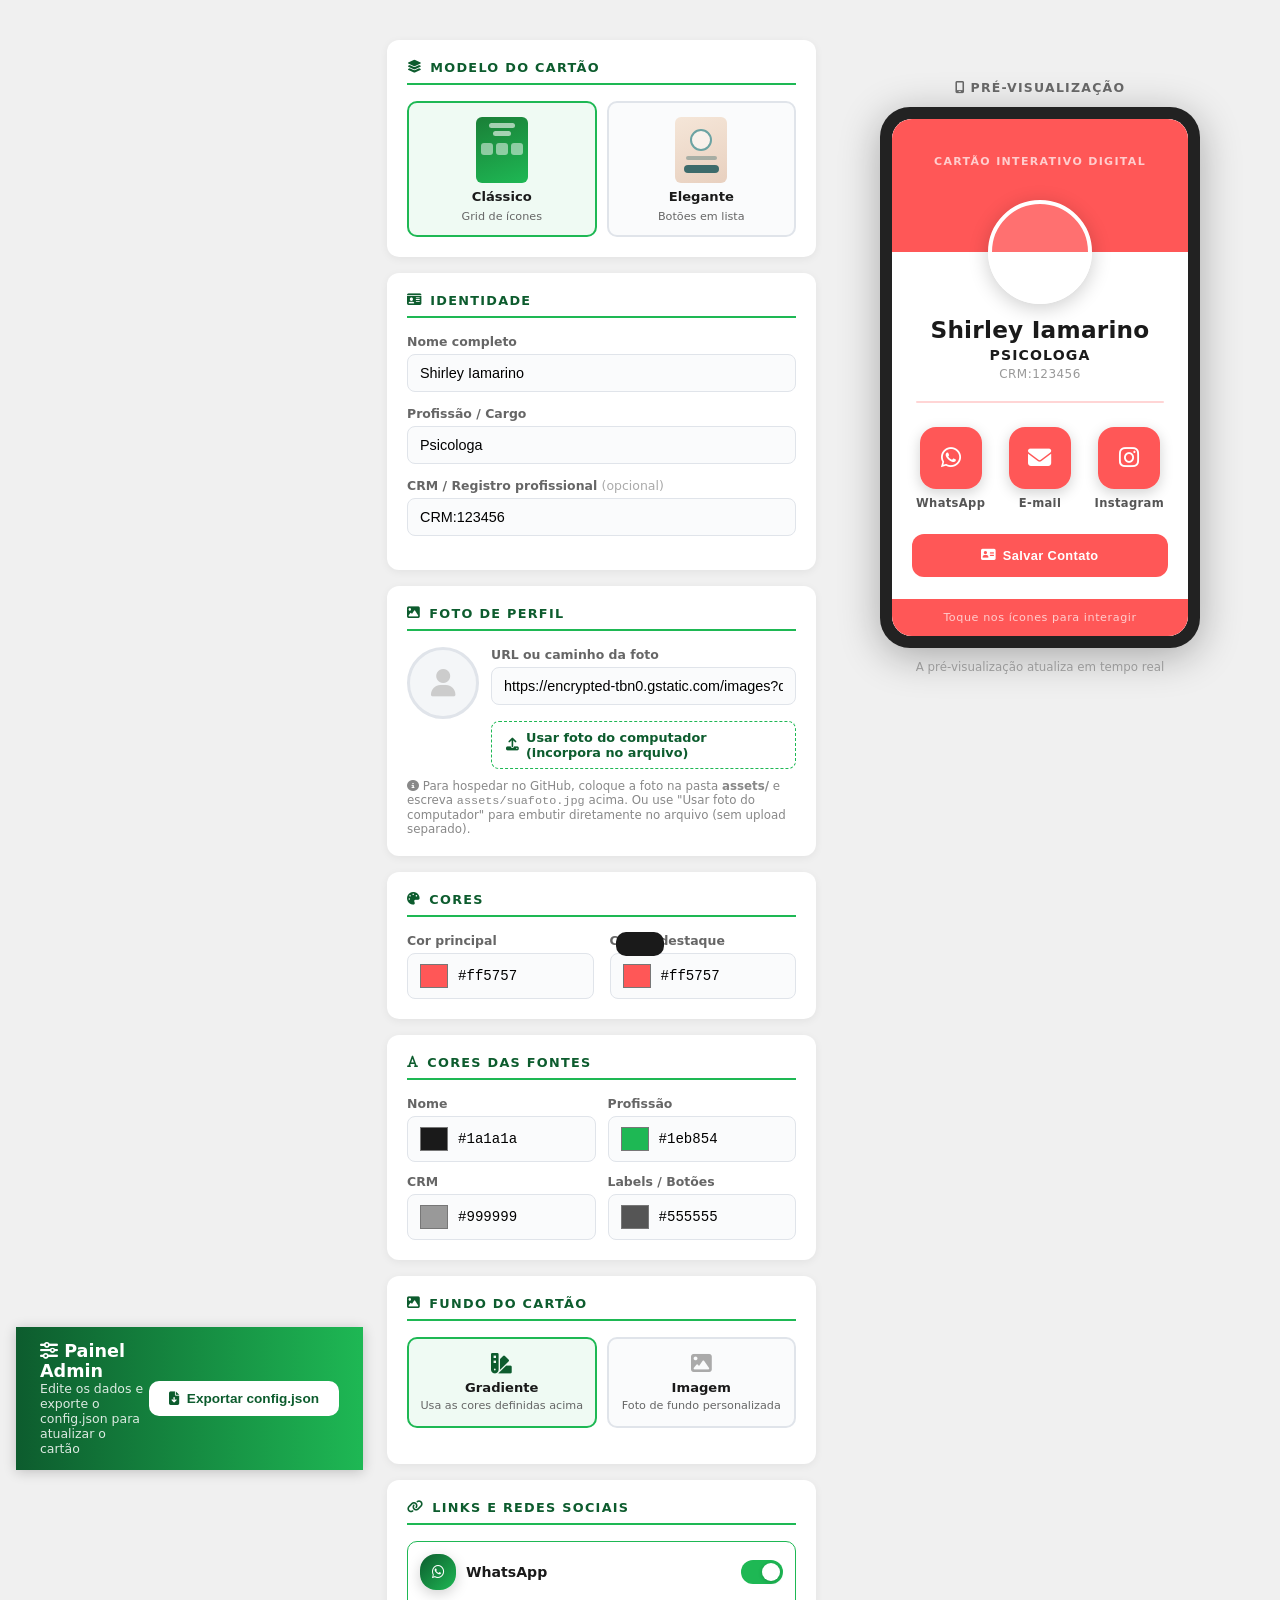
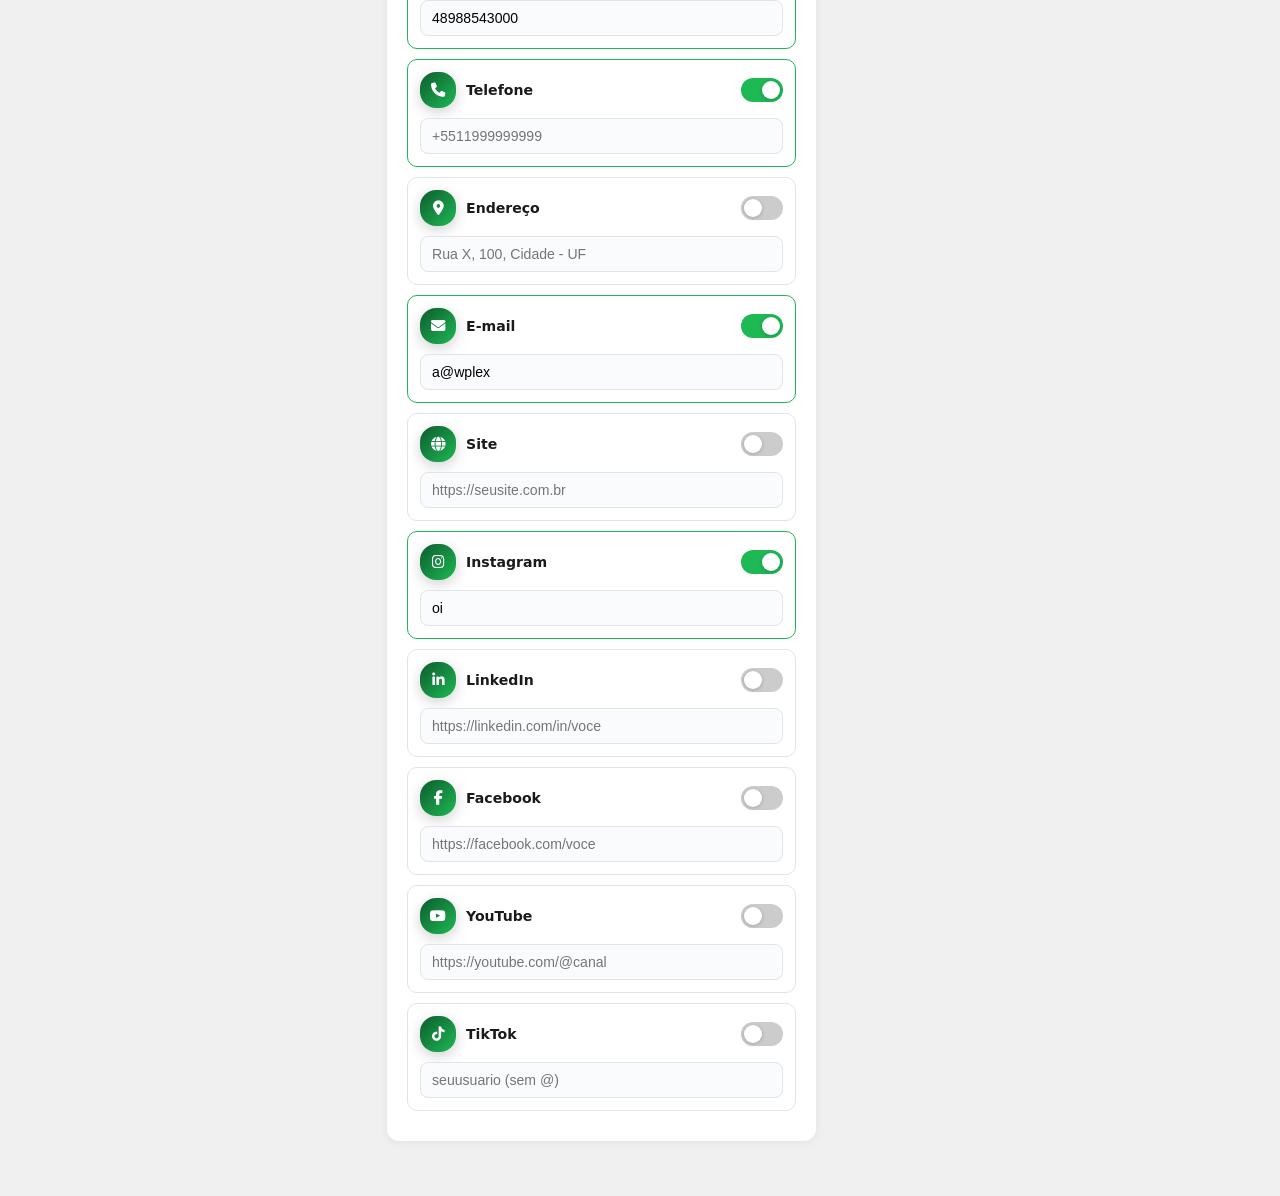
==== commit 2ebb3254: "Export also generates updated index.html with correct OG tags" ====
--- a/admin.html
+++ b/admin.html
@@ -267,35 +267,42 @@
   }))
 };
 
-// ── Load existing config.json (only works when served via HTTP) ──
+// ── Merge saved data into config ──
+function mergeConfig(saved) {
+  const savedMap = {};
+  (saved.links || []).forEach(l => { savedMap[l.type] = l; });
+  config.name       = saved.name       || '';
+  config.profession = saved.profession || '';
+  config.photo      = saved.photo      || '';
+  config.theme      = { ...config.theme,      ...(saved.theme      || {}) };
+  config.colors     = { ...config.colors,     ...(saved.colors     || {}) };
+  config.background = { ...config.background, ...(saved.background || {}) };
+  config.model   = saved.model   || 'classic';
+  config.crm     = saved.crm     || '';
+  config.tagline = saved.tagline || '';
+  config.links = config.links.map(l =>
+    savedMap[l.type] ? { ...l, ...savedMap[l.type] } : l
+  );
+  (saved.links || []).forEach(l => {
+    if (!ICON_META[l.type] && !config.links.find(x => x.type === l.type))
+      config.links.push(l);
+  });
+}
+
+// ── Load: localStorage first (preserves between sessions), then config.json ──
 (async () => {
+  const local = localStorage.getItem('cartao_config');
+  if (local) {
+    try { mergeConfig(JSON.parse(local)); } catch {}
+  }
   try {
     const r = await fetch('config.json?v=' + Date.now());
     if (r.ok) {
       const saved = await r.json();
-      // Merge: keep all known types, fill in values from saved
-      const savedMap = {};
-      (saved.links || []).forEach(l => { savedMap[l.type] = l; });
-      config.name       = saved.name       || '';
-      config.profession = saved.profession || '';
-      config.photo      = saved.photo      || '';
-      config.theme      = { ...config.theme,      ...(saved.theme      || {}) };
-      config.colors     = { ...config.colors,     ...(saved.colors     || {}) };
-      config.background = { ...config.background, ...(saved.background || {}) };
-      config.model    = saved.model    || 'classic';
-      config.crm      = saved.crm      || '';
-      config.tagline  = saved.tagline  || '';
-      config.links = config.links.map(l =>
-        savedMap[l.type] ? { ...l, ...savedMap[l.type] } : l
-      );
-      // Add any extra types from saved that aren't in ICON_META
-      (saved.links || []).forEach(l => {
-        if (!ICON_META[l.type] && !config.links.find(x => x.type === l.type)) {
-          config.links.push(l);
-        }
-      });
+      // Only use config.json if localStorage is empty or config.json has real data
+      if (!local || saved.name) mergeConfig(saved);
     }
-  } catch { /* offline or first use */ }
+  } catch { /* offline or file:// */ }
   populateForm();
   renderPreview();
 })();
@@ -414,6 +421,8 @@
 // ── Live preview ──
 function renderPreview() {
   collectConfig();
+  // Auto-save to localStorage so data persists if browser is closed
+  localStorage.setItem('cartao_config', JSON.stringify(config));
   const pri = config.theme.primaryColor || '#0d5c2e';
   const acc = config.theme.accentColor  || '#1eb854';
   const bg  = config.background || {};
@@ -631,16 +640,54 @@
 }
 
 // ── Export ──
-document.getElementById('btnExport').addEventListener('click', () => {
+document.getElementById('btnExport').addEventListener('click', async () => {
   collectConfig();
+
+  // 1. Download config.json
   const json = JSON.stringify(config, null, 2);
-  const blob = new Blob([json], { type: 'application/json' });
-  const a    = document.createElement('a');
-  a.href     = URL.createObjectURL(blob);
-  a.download = 'config.json';
+  download('config.json', json, 'application/json');
+
+  // 2. Fetch index.html, inject updated OG tags, download it too
+  try {
+    const baseUrl = location.hostname === 'localhost' || location.protocol === 'file:'
+      ? 'index.html' : 'index.html';
+    let html = await fetch(baseUrl + '?v=' + Date.now()).then(r => r.text());
+
+    const siteUrl = (() => {
+      try { return new URL('/', location.href).href.replace(/\/$/, ''); } catch { return ''; }
+    })();
+    const photoUrl = config.photo?.startsWith('data:')
+      ? (siteUrl + '/foto.jpg')          // base64 → assume uploaded as foto.jpg
+      : (config.photo || siteUrl + '/foto.jpg');
+
+    const ogTitle = `${config.name}${config.profession ? ' · ' + config.profession : ''}`;
+    const ogDesc  = `Olá! Toque para ver meu cartão de visita interativo — WhatsApp, e-mail, redes sociais e mais em um só lugar.`;
+
+    // Replace OG tags block between the markers
+    html = html
+      .replace(/<meta property="og:title"[^>]*>/,       `<meta property="og:title"       content="${ogTitle}">`)
+      .replace(/<meta property="og:description"[^>]*>/, `<meta property="og:description" content="${ogDesc}">`)
+      .replace(/<meta property="og:image"[^>]*>/,       `<meta property="og:image"       content="${photoUrl}">`)
+      .replace(/<meta property="og:url"[^>]*>/,         `<meta property="og:url"         content="${siteUrl}/">`)
+      .replace(/<meta name="theme-color"[^>]*>/,        `<meta name="theme-color" content="${config.theme?.primaryColor || '#0d5c2e'}">`)
+      .replace(/<meta name="description"[^>]*>/,        `<meta name="description" content="Cartão de visita digital de ${config.name}${config.profession ? ' - ' + config.profession : ''}">`)
+      .replace(/<title>[^<]*<\/title>/,                 `<title>${ogTitle}</title>`);
+
+    await new Promise(r => setTimeout(r, 400)); // small gap between downloads
+    download('index.html', html, 'text/html');
+
+    showToast('✅ 2 arquivos baixados! Suba config.json e index.html no GitHub.');
+  } catch {
+    showToast('✅ config.json baixado! Suba no GitHub para atualizar o cartão.');
+  }
+});
+
+function download(filename, content, type) {
+  const a = document.createElement('a');
+  a.href = URL.createObjectURL(new Blob([content], { type }));
+  a.download = filename;
   a.click();
-  showToast('✅ config.json exportado! Suba o arquivo no GitHub para atualizar o cartão.');
-});
+}
 
 function showToast(msg) {
   const t = document.getElementById('toast');
